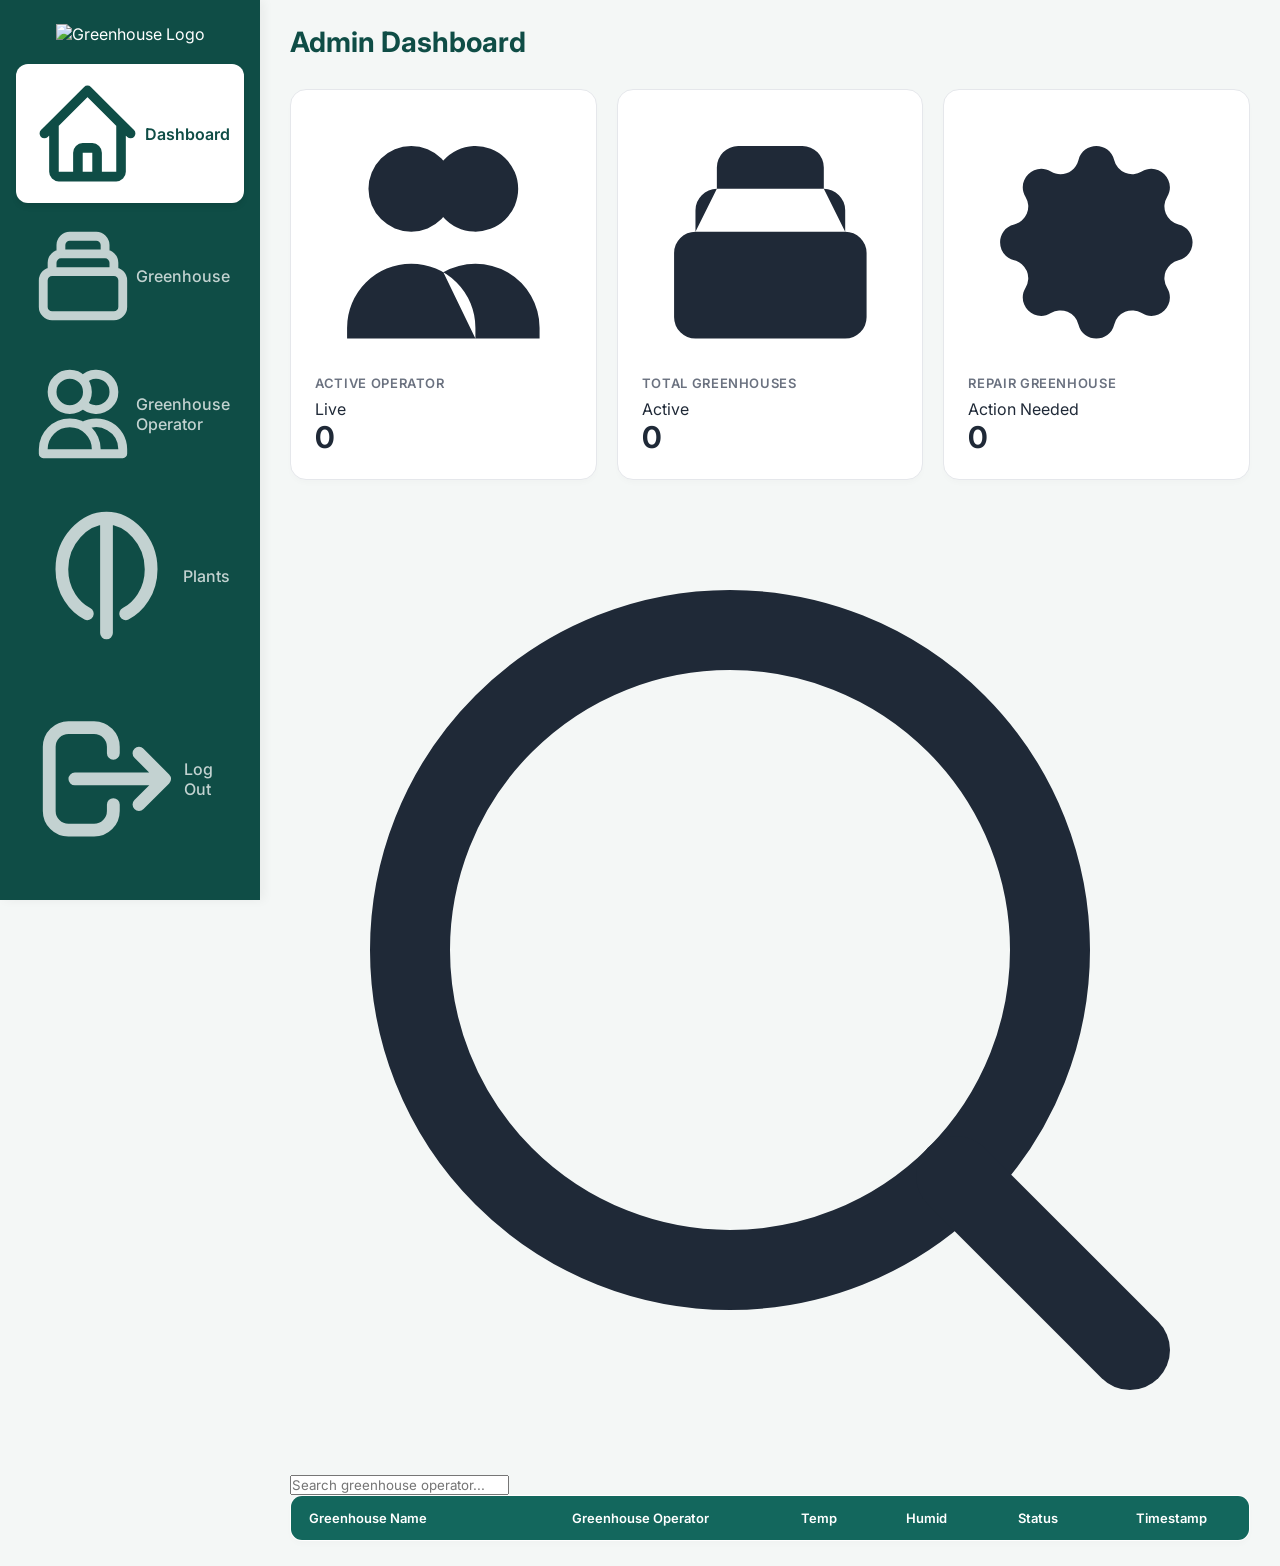
==== index.html @ f71f24d6 "Rename dashboard.html to index.html" ====
<!DOCTYPE html>
<html lang="en">
<head>
  <meta charset="UTF-8">
  <meta name="viewport" content="width=device-width, initial-scale=1.0">
  <title>Greenhouse Admin Dashboard</title>
  
  <!-- Fonts & Libraries -->
  <link href="https://fonts.googleapis.com/css2?family=Inter:wght@400;500;600;700&display=swap" rel="stylesheet">
  <script src="https://cdn.jsdelivr.net/npm/chart.js"></script>
  <script src="https://cdn.jsdelivr.net/npm/qrcode/build/qrcode.min.js"></script>
  
  <!-- Tailwind CSS Play CDN -->
  <script src="https://cdn.tailwindcss.com"></script>
  
  <!-- Tailwind Custom Config -->
  <script>
    tailwind.config = {
      theme: {
        extend: {
          colors: {
            primary: '#0F4D46',
            'primary-light': '#16685f',
            'bg-main': '#f4f7f6',
            'card-bg': '#ffffff',
          }
        }
      }
    }
  </script>

  <!-- Hiwalay na CSS file -->
  <link rel="stylesheet" href="style.css">
</head>
<body class="bg-bg-main text-gray-800 min-h-screen">

<div id="dashboardSection" class="flex min-h-screen flex-col md:flex-row">
  <!-- Sidebar Navigation -->
  <aside class="sidebar w-full md:w-[260px] bg-primary text-white flex flex-col p-6 shadow-md shrink-0 sticky top-0 h-screen">
    <div class="sidebar-top flex justify-center items-center pb-3 mb-4 border-b border-white/10 overflow-hidden">
      <img src="img/logo2.png" alt="Greenhouse Logo" class="w-full max-w-[200px] h-auto object-contain scale-135 -translate-x-3 my-2">
    </div>
    
    <nav class="menu-items flex flex-col flex-1 h-full justify-between">
      <div class="flex flex-col gap-2">
        <div class="menu-item active flex items-center p-3 rounded-xl cursor-pointer font-semibold text-sm bg-white text-primary shadow-sm group transition-all" data-section="dashboard">
          <svg class="w-5 h-5 mr-3 shrink-0" fill="none" stroke="currentColor" viewBox="0 0 24 24"><path stroke-linecap="round" stroke-linejoin="round" stroke-width="2" d="M3 12l2-2m0 0l7-7 7 7M5 10v10a1 1 0 001 1h3m10-11l2 2m-2-2v10a1 1 0 01-1 1h-3m-6 0a1 1 0 001-1v-4a1 1 0 011-1h2a1 1 0 011 1v4a1 1 0 001 1m-6 0h6"/></svg>
          Dashboard
        </div>
        <div class="menu-item flex items-center p-3 rounded-xl cursor-pointer font-medium text-sm text-white/75 hover:bg-white/10 hover:text-white transition-all group" data-section="devices">
          <svg class="w-5 h-5 mr-3 shrink-0" fill="none" stroke="currentColor" viewBox="0 0 24 24"><path stroke-linecap="round" stroke-linejoin="round" stroke-width="2" d="M19 11H5m14 0a2 2 0 012 2v6a2 2 0 01-2 2H5a2 2 0 01-2-2v-6a2 2 0 012-2m14 0V9a2 2 0 00-2-2M5 11V9a2 2 0 012-2m0 0V5a2 2 0 012-2h6a2 2 0 012 2v2M7 7h10"/></svg>
          Greenhouse
        </div>
        <div class="menu-item flex items-center p-3 rounded-xl cursor-pointer font-medium text-sm text-white/75 hover:bg-white/10 hover:text-white transition-all group" data-section="users">
          <svg class="w-5 h-5 mr-3 shrink-0" fill="none" stroke="currentColor" viewBox="0 0 24 24"><path stroke-linecap="round" stroke-linejoin="round" stroke-width="2" d="M12 4.354a4 4 0 110 5.292M15 21H3v-1a6 6 0 0112 0v1zm0 0h6v-1a6 6 0 00-9-5.197M13 7a4 4 0 11-8 0 4 4 0 018 0z"/></svg>
          Greenhouse Operator
        </div>
        <div class="menu-item flex items-center p-3 rounded-xl cursor-pointer font-medium text-sm text-white/75 hover:bg-white/10 hover:text-white transition-all group" data-section="plants">
          <svg class="w-5 h-5 mr-3 shrink-0" fill="none" stroke="currentColor" viewBox="0 0 24 24">
            <path stroke-linecap="round" stroke-linejoin="round" stroke-width="2" d="M12 3v18m0-18C8.5 3 5 6.5 5 11c0 3.5 2 6 4 7m3-15c3.5 0 7 3.5 7 8 0 3.5-2 6-4 7m-3-1v3" />
          </svg>
          Plants
        </div>
      </div>

      <div class="menu-item flex items-center p-3 rounded-xl cursor-pointer font-medium text-sm text-red-200 hover:bg-red-500/20 hover:text-white transition-all group mt-auto" id="logoutBtn">
        <svg class="w-5 h-5 mr-3 shrink-0" fill="none" stroke="currentColor" viewBox="0 0 24 24"><path stroke-linecap="round" stroke-linejoin="round" stroke-width="2" d="M17 16l4-4m0 0l-4-4m4 4H7m6 4v1a3 3 0 01-3 3H6a3 3 0 01-3-3V7a3 3 0 013-3h4a3 3 0 013 3v1"/></svg>
        Log Out
      </div>
    </nav>
  </aside>

  <!-- Main View Area -->
  <main class="main-content flex-1 p-6 md:p-10 overflow-y-auto">
    <header class="topbar mb-7">
      <h1 id="topbarTitle" class="text-2xl font-bold text-primary uppercase tracking-tight">Admin Dashboard</h1>
    </header>

    <!-- Dashboard Section -->
    <section id="dashboard" class="section active">
      <div class="cards grid grid-cols-1 sm:grid-cols-3 gap-5 mb-7">
  
        <!-- Card 1: Active Greenhouse Operator -->
        <div class="card bg-white p-6 rounded-2xl shadow-sm border border-gray-200 flex flex-col justify-between relative overflow-hidden">
          <div class="absolute -right-4 -bottom-4 text-emerald-300 pointer-events-none">
            <svg class="w-32 h-32" fill="currentColor" viewBox="0 0 24 24">
              <path d="M12 4.354a4 4 0 110 5.292M15 21H3v-1a6 6 0 0112 0v1zm0 0h6v-1a6 6 0 00-9-5.197M13 7a4 4 0 11-8 0 4 4 0 018 0z" />
            </svg>
          </div>
          <div class="flex justify-between items-center mb-4 relative z-10">
            <h3 class="text-xs font-bold text-gray-500 uppercase tracking-wider">Active Operator</h3>
            <span class="px-3 py-1 text-xs font-semibold bg-emerald-50 text-emerald-700 rounded-full">Live</span>
          </div>
          <div class="relative z-10">
            <p id="activeUsers" class="text-3xl font-bold text-emerald-600">0</p>
          </div>
        </div>

        <!-- Card 2: Total GreenHouses -->
        <div class="card bg-white p-6 rounded-2xl shadow-sm border border-gray-200 flex flex-col justify-between relative overflow-hidden">
          <div class="absolute -right-4 -bottom-4 text-amber-300 pointer-events-none">
            <svg class="w-32 h-32" fill="currentColor" viewBox="0 0 24 24">
              <path d="M19 11H5m14 0a2 2 0 012 2v6a2 2 0 01-2 2H5a2 2 0 01-2-2v-6a2 2 0 012-2m14 0V9a2 2 0 00-2-2M5 11V9a2 2 0 012-2m0 0V5a2 2 0 012-2h6a2 2 0 012 2v2M7 7h10" />
            </svg>
          </div>
          <div class="flex justify-between items-center mb-4 relative z-10">
            <h3 class="text-xs font-bold text-gray-500 uppercase tracking-wider">Total Greenhouses</h3>
            <span class="px-3 py-1 text-xs font-semibold bg-amber-50 text-amber-700 rounded-full">Active</span>
          </div>
          <div class="relative z-10">
            <p id="totalDevices" class="text-3xl font-bold text-amber-600">0</p>
          </div>
        </div>

        <!-- Card 3: Repair Greenhouse -->
        <div class="card bg-white p-6 rounded-2xl shadow-sm border border-gray-200 flex flex-col justify-between relative overflow-hidden">
          <div class="absolute -right-4 -bottom-4 text-red-400 pointer-events-none">
            <svg class="w-32 h-32" fill="currentColor" viewBox="0 0 24 24">
              <path d="M10.325 4.317c.426-1.756 2.924-1.756 3.35 0a1.724 1.724 0 002.573 1.066c1.543-.94 3.31.826 2.37 2.37a1.724 1.724 0 001.065 2.572c1.756.426 1.756 2.924 0 3.35a1.724 1.724 0 00-1.066 2.573c.94 1.543-.826 3.31-2.37 2.37a1.724 1.724 0 00-2.572 1.065c-.426 1.756-2.924 1.756-3.35 0a1.724 1.724 0 00-2.573-1.066c-1.543.94-3.31-.826-2.37-2.37a1.724 1.724 0 00-1.065-2.572c-1.756-.426-1.756-2.924 0-3.35a1.724 1.724 0 001.066-2.573c-.94-1.543.826-3.31 2.37-2.37.996.608 2.296.07 2.572-1.065z" />
            </svg>
          </div>
          <div class="flex justify-between items-center mb-4 relative z-10">
            <h3 class="text-xs font-bold text-gray-500 uppercase tracking-wider">Repair Greenhouse</h3>
            <span class="px-3 py-1 text-xs font-semibold bg-red-50 text-red-700 rounded-full">Action Needed</span>
          </div>
          <div class="relative z-10">
            <p id="repairDevices" class="text-3xl font-bold text-red-600">0</p>
          </div>
        </div>

      </div>

      <!-- Search Bar -->
      <div class="search-card flex items-center bg-white p-3 rounded-xl shadow-sm border border-gray-200 mb-5 max-w-xs">
        <svg class="search-icon w-5 h-5 text-gray-400 mr-3 shrink-0" xmlns="http://www.w3.org/2000/svg" viewBox="0 0 24 24" fill="none" stroke="currentColor" stroke-width="2" stroke-linecap="round" stroke-linejoin="round">
          <circle cx="11" cy="11" r="8"></circle>
          <line x1="21" y1="21" x2="16.65" y2="16.65"></line>
        </svg>
        <input class="w-full border-none outline-none text-sm bg-transparent text-gray-700 placeholder-gray-400"
          type="text" 
          id="dashboardSearch" 
          placeholder="Search greenhouse operator..." 
          onkeyup="filterDashboardTable()"
        />
      </div>

      <div class="bg-white rounded-xl shadow-sm border border-gray-200 overflow-hidden">
        <table id="dashboardTable" class="w-full text-left border-collapse">
          <thead>
            <tr class="border-b border-gray-200 text-xs font-semibold uppercase tracking-wider">
              <th style="background-color: #13675d; color: white;" class="p-4">Greenhouse Name</th>
              <th style="background-color: #13675d; color: white;" class="p-4">Greenhouse Operator</th>
              <th style="background-color: #13675d; color: white;" class="p-4">Temp</th>
              <th style="background-color: #13675d; color: white;" class="p-4">Humid</th>
              <th style="background-color: #13675d; color: white;" class="p-4">Status</th>
              <th style="background-color: #13675d; color: white;" class="p-4">Timestamp</th>
            </tr>
          </thead>
          <tbody class="divide-y divide-gray-200 text-sm text-gray-700"></tbody>
        </table>
      </div>
    </section>

    <!-- Device Section -->
    <section id="devices" class="section">
      <div class="devices-container">
        <div class="card add-greenhouse bg-white p-6 rounded-2xl shadow-sm border border-gray-200 mb-5 relative overflow-hidden">
          <div class="absolute right-3 bottom-3 text-emerald-900/10 pointer-events-none z-0">
            <svg class="w-36 h-36" fill="none" stroke="currentColor" viewBox="0 0 24 24" xmlns="http://www.w3.org/2000/svg">
              <path stroke-linecap="round" stroke-linejoin="round" stroke-width="1.5" d="M3 12l2-2m0 0l7-7 7 7M5 10v10a1 1 0 001 1h3m10-11l2 2m-2-2v10a1 1 0 01-1 1h-3m-6 0a1 1 0 001-1v-4a1 1 0 011-1h2a1 1 0 011 1v4a1 1 0 001 1m-6 0h6"></path>
            </svg>
          </div>
          <div class="relative z-10">
            <div class="mb-3">
              <h3 class="font-bold text-lg m-0 text-gray-700">Greenhouse Device</h3>
            </div>
            <div class="form-grid max-w-xs">
              <input id="newDeviceId" class="border border-gray-300 p-2.5 rounded-lg w-full bg-white/80" placeholder="Device ID (e.g. device004)">
            </div>
            <button class="add-btn mt-3 bg-primary text-white px-4 py-2.5 rounded-lg font-medium shadow-sm hover:bg-primary-light transition-all" onclick="addGreenhouse()">Add Greenhouse Device</button>
          </div>
        </div>

        <div class="devices-box bg-white p-6 rounded-xl shadow-sm border border-gray-200">
          <div class="device-list grid grid-cols-1 md:grid-cols-2 gap-6"></div>
        </div>
      </div>
    </section>

    <!-- Users Section -->
    <section id="users" class="section">
      <div class="cards mb-7">
        <div class="card bg-white p-6 rounded-2xl shadow-sm border border-gray-200 flex flex-col justify-between relative overflow-hidden max-w-xs">
          <div class="absolute -right-4 -bottom-4 text-emerald-300 pointer-events-none">
            <svg class="w-32 h-32" fill="currentColor" viewBox="0 0 24 24">
              <path d="M12 4.354a4 4 0 110 5.292M15 21H3v-1a6 6 0 0112 0v1zm0 0h6v-1a6 6 0 00-9-5.197M13 7a4 4 0 11-8 0 4 4 0 018 0z" />
            </svg>
          </div>
          <div class="flex justify-between items-center mb-4 relative z-10">
            <h3 class="text-xs font-bold text-gray-500 uppercase tracking-wider">Total Greenhouse Operator</h3>
            <span class="px-3 py-1 text-xs font-semibold bg-emerald-50 text-emerald-700 rounded-full">Live</span>
          </div>
          <div class="relative z-10">
            <p id="totalUsers" class="text-3xl font-bold text-emerald-600">0</p>
          </div>
        </div>
      </div>

      <div class="search-card flex items-center bg-white p-3 rounded-xl shadow-sm border border-gray-200 mb-5 max-w-xs">
        <svg class="search-icon w-5 h-5 text-gray-400 mr-3 shrink-0" xmlns="http://www.w3.org/2000/svg" viewBox="0 0 24 24" fill="none" stroke="currentColor" stroke-width="2" stroke-linecap="round" stroke-linejoin="round">
          <circle cx="11" cy="11" r="8"></circle>
          <line x1="21" y1="21" x2="16.65" y2="16.65"></line>
        </svg>
        <input class="w-full border-none outline-none text-sm bg-transparent text-gray-700 placeholder-gray-400"
          type="text" 
          id="usersSearch" 
          placeholder="Search operator..." 
        />
      </div>

      <div class="bg-white rounded-xl shadow-sm border border-gray-200 overflow-hidden">
        <table id="usersTable" class="w-full text-left border-collapse">
          <thead>
            <tr class="border-b border-gray-200 text-xs font-semibold uppercase tracking-wider">
              <th style="background-color: #13675d; color: white;" class="p-4">Full Name</th>
              <th style="background-color: #13675d; color: white;" class="p-4">Email</th>
              <th style="background-color: #13675d; color: white;" class="p-4">Assigned Device</th>
              <th style="background-color: #13675d; color: white;" class="p-4 text-center">Actions</th>
            </tr>
          </thead>
          <tbody class="divide-y divide-gray-200 text-sm text-gray-700"></tbody>
        </table>
      </div>
    </section>

    <!-- Plants Section -->
    <section id="plants" class="section">
      <div class="card bg-white p-6 rounded-xl shadow-sm border border-gray-200 mb-6 w-full">
        <h3 class="font-bold text-lg mb-4">Add Plant</h3>
        <div class="form-grid grid grid-cols-1 sm:grid-cols-2 lg:grid-cols-3 gap-4">
          <input id="plantName" class="border border-gray-300 p-2.5 rounded-lg text-sm" placeholder="Plant Name">
          <select id="plantCategory" class="border border-gray-300 p-2.5 rounded-lg text-sm">
            <option value="hydro">Hydroponic</option>
            <option value="soil">Soil</option>
          </select>
          <input id="plantTemp" class="border border-gray-300 p-2.5 rounded-lg text-sm" placeholder="Temp (°C)">
          <input id="plantHumidity" class="border border-gray-300 p-2.5 rounded-lg text-sm" placeholder="Humidity (%)">
          <input id="plantMoisture" class="border border-gray-300 p-2.5 rounded-lg text-sm" placeholder="Moisture (%)">
        </div>
        <button class="add-btn mt-5 bg-primary text-white px-5 py-2.5 rounded-lg font-medium text-sm transition-all hover:opacity-90" onclick="addPlant()">Add Plant</button>
      </div>

      <div class="flex items-center gap-3 mb-5 flex-wrap sm:flex-nowrap">
        <input type="text" id="searchPlant" placeholder="Search plant..." class="border border-gray-300 p-2.5 rounded-lg text-sm w-full sm:w-72">
        <select id="filterCategory" class="border border-gray-300 p-2.5 rounded-lg text-sm w-full sm:w-48">
          <option value="all">All Categories</option>
          <option value="hydro">Hydroponic</option>
          <option value="soil">Soil</option>
        </select>
      </div>

      <div class="bg-white rounded-xl shadow-sm border border-gray-200 overflow-hidden w-full">
        <table class="w-full text-left border-collapse">
          <thead>
            <tr class="bg-gray-50 border-b border-gray-200 text-xs font-semibold text-gray-600 uppercase tracking-wider">
              <th class="p-4">Name</th>
              <th class="p-4">Category</th>
              <th class="p-4">Temp</th>
              <th class="p-4">Humidity</th>
              <th class="p-4">Moisture</th>
              <th class="p-4">Actions</th>
            </tr>
          </thead>
          <tbody id="plantsBody" class="divide-y divide-gray-200 text-sm text-gray-700"></tbody>
        </table>
      </div>
    </section>
  </main>
</div>

<!-- Modals -->
<div id="deviceModal" class="modal">
  <div class="modal-content">
    <span class="close-button">&times;</span>
    <h3 id="modalDeviceName" style="margin-bottom: 16px;">Device Name</h3>
    <table id="deviceDetailsTable">
      <thead>
        <tr>
          <th>Area</th>
          <th>Fan On</th>
          <th>Humidity</th>
          <th>Light On</th>
          <th>Soil Moisture</th>
          <th>Temp</th>
        </tr>
      </thead>
      <tbody></tbody>
    </table>
  </div>
</div>

<div id="qrModal" class="modal">
  <div class="modal-content" style="position: relative; text-align: center; display: flex; flex-direction: column; align-items: center; justify-content: center; padding: 24px;">
    <span class="close-button" onclick="closeQr()" style="position: absolute; top: 16px; right: 20px; font-size: 24px; cursor: pointer; line-height: 1;">&times;</span>
    <h3 style="margin-bottom: 16px; font-weight: bold; font-size: 18px;">Scan QR Code</h3>
    <canvas id="qrCanvas" style="display: block; margin: 0 auto;"></canvas>
    <p id="qrText" style="margin-top: 12px; color: var(--text-muted); font-size: 14px;"></p>
  </div>
</div>

<div id="editPlantModal" class="modal">
  <div class="modal-content">
    <span class="close-button" onclick="closeEditPlantModal()">&times;</span>
    <h3 style="margin-bottom: 16px;">Edit Plant</h3>
    <input type="hidden" id="editPlantId">
    <div class="form-grid">
      <input id="editPlantName" placeholder="Plant Name">
      <select id="editPlantCategory">
        <option value="hydro">Hydroponic</option>
        <option value="soil">Soil</option>
      </select>
      <input id="editPlantTemp" placeholder="Temp (°C)">
      <input id="editPlantHumidity" placeholder="Humidity (%)">
      <input id="editPlantMoisture" placeholder="Moisture (%)">
    </div>
    <button class="add-btn" style="margin-top: 16px;" onclick="updatePlant()">Save Changes</button>
  </div>
</div>

<!-- Firebase SDKs -->
<script src="https://www.gstatic.com/firebasejs/10.7.1/firebase-app-compat.js"></script>
<script src="https://www.gstatic.com/firebasejs/10.7.1/firebase-auth-compat.js"></script>
<script src="https://www.gstatic.com/firebasejs/10.7.1/firebase-firestore-compat.js"></script>
<script src="script.js"></script>
</body>
</html>
---- style.css ----
/* --- GENERAL --- */
:root {
  --primary: #0F4D46; 
  --secondary: #ffffff; 
  --accent-green: #10B981; 
  --accent-red: #EF4444;
  --accent-yellow: #F59E0B;
  --card-bg: #ffffff;
  --text-color: #1F2937;
  --hover-color: rgba(255, 255, 255, 0.1);

  /* Gradients */
  --page-gradient: linear-gradient(135deg, #072A1E, #0A4D2F, #1B5E20, #4CAF50);
  --login-gradient: linear-gradient(135deg, #cde6cd, #eaf3ea);
}

* {
  box-sizing: border-box;
  font-family: 'Inter', sans-serif;
  margin: 0;
  padding: 0;
}

body {
  background-color: #f4f7f6;
  color: var(--text-color);
  min-height: 100vh;
}

/* FORM GRID */
.form-grid {
  display: grid;
  grid-template-columns: repeat(auto-fit, minmax(160px, 1fr));
  gap: 12px;
  margin-bottom: 15px;
}

.form-grid input,
.form-grid select {
  padding: 10px 12px;
  border-radius: 8px;
  border: 1px solid #ccc;
  font-size: 14px;
  transition: 0.2s;
}

.form-grid input:focus,
.form-grid select:focus {
  border: 1px solid var(--accent-green);
  outline: none;
  box-shadow: 0 0 0 2px rgba(16,185,129,0.2);
}

/* WRAPPER & DEVICES */
.devices-container {
  display: flex;
  flex-direction: column;
  gap: 20px;
}

.add-greenhouse {
  max-width: 500px;
}

.device-list {
  display: flex;
  flex-direction: column;
  gap: 1rem;
  width: 100%;
}

/* --- DEVICE CARD & ACTIONS LAYOUT --- */
.device-card {
  background: #ffffff;
  border: 1px solid #e5e7eb;
  border-radius: 0.75rem;
  padding: 1.25rem;
  display: flex;
  flex-direction: row; 
  justify-content: space-between;
  align-items: center; 
  gap: 1rem;
  width: 40%; /* Idagdag o siguruhing nandito ito */
  box-shadow: 0 1px 2px 0 rgba(0, 0, 0, 0.05);
  transition: all 0.2s ease;
}

.device-card:hover {
  box-shadow: 0 4px 6px -1px rgba(0, 0, 0, 0.1);
}

.device-info-wrapper {
  display: flex;
  flex-direction: column;
  gap: 4px;
}

/* Container para sa mga button sa kanan (Nakatayo / Vertical) */
.device-actions {
  display: flex;
  flex-direction: column;
  gap: 6px;
  flex-shrink: 0;
  min-width: 85px;
}

.device-info {
  display: flex;
  flex-direction: column;
  gap: 6px;
}

.device-info span, .device-info small {
  font-size: 14px;
}

.devices-box {
  background: var(--card-bg);
  padding: 20px;
  border-radius: 12px;
  box-shadow: 0px 4px 15px rgba(0,0,0,0.08);
}

/* --- BUTTONS --- */
.action-btn {
  padding: 6px 12px;
  border-radius: 6px;
  border: none;
  cursor: pointer;
  font-weight: 600;
  font-size: 13px;
  color: white;
  text-align: center;
  transition: background-color 0.2s ease, transform 0.1s ease;
  width: 100%;
}

.action-btn:active {
  transform: scale(0.97);
}

.delete-btn {
  background: var(--accent-red);
  color: white;
  padding: 6px 12px;
  border-radius: 6px;
  border: none;
  cursor: pointer;
  font-weight: 600;
  transition: 0.2s;
  width: 100%;
}

.delete-btn:hover { background: #dc2626; }

.reset-btn { 
  background-color: var(--accent-red); 
}
.reset-btn:hover { 
  background-color: #dc2626; 
}

.add-btn {
  background: var(--primary);
  color: white;
  padding: 10px 18px;
  border-radius: 8px;
  border: none;
  cursor: pointer;
  font-weight: 600;
  transition: 0.2s;
}

.add-btn:hover { background: var(--accent-green); }

.view-btn {
  background: var(--primary);
  color: white;
  padding: 6px 12px;
  border-radius: 6px;
  border: none;
  cursor: pointer;
  transition: background 0.2s;
  width: 100%;
}

.view-btn:hover { background: var(--accent-green); }

.qr-btn {
  background: var(--primary);
  color: white;
  padding: 6px 12px;
  border-radius: 6px;
  border: none;
  cursor: pointer;
  transition: background 0.2s;
  width: 100%;
}

.qr-btn:hover { background: var(--accent-green); }

/* --- LOGIN SECTION --- */
#loginSection {
  display: flex;
  justify-content: center;
  align-items: center;
  height: 100vh;
  background: var(--page-gradient);
}

.login-container {
  display: flex;
  width: 720px;
  max-width: 95%;
  min-height: 400px;
  border-radius: 16px;
  overflow: hidden;
  box-shadow: 0 10px 25px rgba(0,0,0,0.2);
}

.login-logo {
  flex: 1;
  background: var(--secondary);
  display: flex;
  justify-content: center;
  align-items: center;
}

.login-logo img {
  width: 60%;
  border-radius: 12px;
}

.login-box {
  flex: 1;
  padding: 40px;
  display: flex;
  flex-direction: column;
  justify-content: center;
  background: var(--login-gradient);
  background-size: 400% 400%;
  color: white;
  animation: gradientAnim 12s ease infinite;
}

@keyframes gradientAnim {
  0% { background-position: 0% 50%; }
  50% { background-position: 100% 50%; }
  100% { background-position: 0% 50%; }
}

.login-box h2 {
  margin-bottom: 25px;
  font-size: 24px;
  letter-spacing: 1px;
  text-align: center;
}

.login-box input {
  width: 100%;
  padding: 12px 15px;
  margin-bottom: 15px;
  border-radius: 10px;
  border: 1px solid #ccc;
  outline: none;
}

.login-box input:focus { border: 2px solid #ffffff; }

.login-box button {
  width: 100%;
  padding: 12px;
  background: white;
  color: #0F4D46;
  border: none;
  border-radius: 10px;
  cursor: pointer;
  font-weight: 600;
  transition: background 0.3s;
}

.login-box button:hover { background: #f0f0f0; }

.login-box .error { 
  color: #ffdddd; 
  margin-top: 10px; 
  font-weight: 600;
  text-align: center;
}

/* --- DASHBOARD & SIDEBAR --- */
#dashboardSection { 
  display: flex; 
  flex-direction: row; 
  min-height: 100vh; 
  background-color: #f4f7f6; 
  color: var(--text-color); 
}

.sidebar {
  width: 260px;
  background-color: var(--primary);
  color: #ffffff;
  display: flex;
  flex-direction: column;
  padding: 24px 16px;
  box-shadow: 4px 0 10px rgba(0, 0, 0, 0.05);
  flex-shrink: 0;
  height: 100vh;
  position: sticky;
  top: 0;
}

.sidebar-top { 
  display: flex; 
  flex-direction: column; 
  align-items: center; 
  margin-bottom: 20px; 
}

.menu-items {
  display: flex;
  flex-direction: column;
  flex: 1;
  justify-content: space-between;
}

.menu-item { 
  display: flex; 
  align-items: center; 
  padding: 12px 14px; 
  margin-bottom: 8px; 
  cursor: pointer; 
  border-radius: 12px; 
  transition: background 0.3s, color 0.3s; 
  font-weight: 500;
  color: rgba(255, 255, 255, 0.75);
}

.menu-item:hover { 
  background-color: rgba(255, 255, 255, 0.1); 
  color: #ffffff; 
}

.menu-item.active {
  background-color: #ffffff !important;
  color: var(--primary) !important;
  font-weight: 600;
  box-shadow: 0 4px 6px -1px rgba(0, 0, 0, 0.1);
}

#logoutBtn {
  margin-top: auto;
}

.main-content { 
  flex: 1; 
  padding: 25px 30px; 
  display: flex; 
  flex-direction: column; 
}

.topbar { 
  display: flex; 
  justify-content: space-between; 
  align-items: center; 
  margin-bottom: 30px; 
}

.topbar h1 { 
  font-size: 28px; 
  color: var(--primary); 
}

/* CARDS & TABLES */
.cards { 
  display: grid; 
  grid-template-columns: repeat(auto-fit, minmax(200px, 1fr)); 
  gap: 20px; 
  margin-bottom: 30px; 
}

.card { 
  background-color: var(--card-bg); 
  padding: 24px; 
  border-radius: 16px; 
  box-shadow: 0 4px 6px -1px rgba(0, 0, 0, 0.02);
  border: 1px solid #e5e7eb;
}

.card h3 { 
  font-size: 13px; 
  font-weight: 600;
  margin-bottom: 8px; 
  color: #6b7280; 
  text-transform: uppercase;
  letter-spacing: 0.05em;
}

.card p { 
  font-size: 30px; 
  font-weight: 700; 
  text-align: left; 
}

.status-green { color: #059669; }
.status-red { color: #DC2626; }
.status-yellow { color: #D97706; }

table { 
  width: 100%; 
  border-collapse: collapse; 
  background-color: var(--card-bg); 
  border-radius: 12px; 
  overflow: hidden; 
  box-shadow: 0 4px 6px -1px rgba(0, 0, 0, 0.02);
  border: 1px solid #e5e7eb;
}

th, td { 
  padding: 14px 18px; 
  text-align: left; 
}

th { 
  background-color: #f9fafb; 
  color: var(--primary); 
  font-weight: 600;
  font-size: 13px;
  border-bottom: 1px solid #e5e7eb;
}

td {
  font-size: 14px;
  font-weight: 600;
  border-bottom: 1px solid #f3f4f6;
}

tr:nth-child(even) { background-color: #fafbfc; }

.section { display: none; }
.section.active { display: block; }

/* MODALS */
.modal { 
  display: none; 
  position: fixed; 
  top: 0; 
  left: 0; 
  width: 100%; 
  height: 100%; 
  background: rgba(0,0,0,0.5); 
  justify-content: center; 
  align-items: center; 
  overflow-y: auto; 
  z-index: 99999;
}

.modal-content { 
  background: white; 
  padding: 20px 30px; 
  border-radius: 12px; 
  max-width: 800px; 
  width: 95%; 
}

.close-button { 
  float: right; 
  font-size: 24px; 
  cursor: pointer; 
}

#deviceDetailsTable { 
  width: 100%; 
  border-collapse: collapse; 
  margin-top: 15px; 
}

#deviceDetailsTable th, #deviceDetailsTable td { 
  padding: 10px 12px; 
  border: 1px solid #ddd; 
  text-align: center; 
}

#deviceDetailsTable th { 
  background: #f9fafb; 
  color: var(--primary); 
}

/* RESPONSIVE MEDIA QUERIES */
@media (max-width: 1024px) {
  .device-list { grid-template-columns: repeat(2, 1fr); }
}

@media (max-width: 768px) {
  .devices-container { gap: 15px; }
  .add-greenhouse { max-width: 100%; }
  .device-card { padding: 14px; }
  #dashboardSection { flex-direction: column; }
  .sidebar { width: 100%; height: auto; position: relative; }
}

@media (max-width: 600px) {
  .device-list { grid-template-columns: 1fr; }
}

/* --- IPAGITNA ANG MGA VALUES SA TABLE (MALIBAN SA NAME) --- */
table th:not(:first-child),
table td:not(:first-child) {
  text-align: center !important;
}

/* Siguraduhing nakagitna rin pahalang at patayo ang mga button sa Actions */
table td:last-child > div {
  display: inline-flex !important;
  align-items: center !important;
  justify-content: center !important;
  gap: 8px !important;
}

table td {
  vertical-align: middle !important;
}
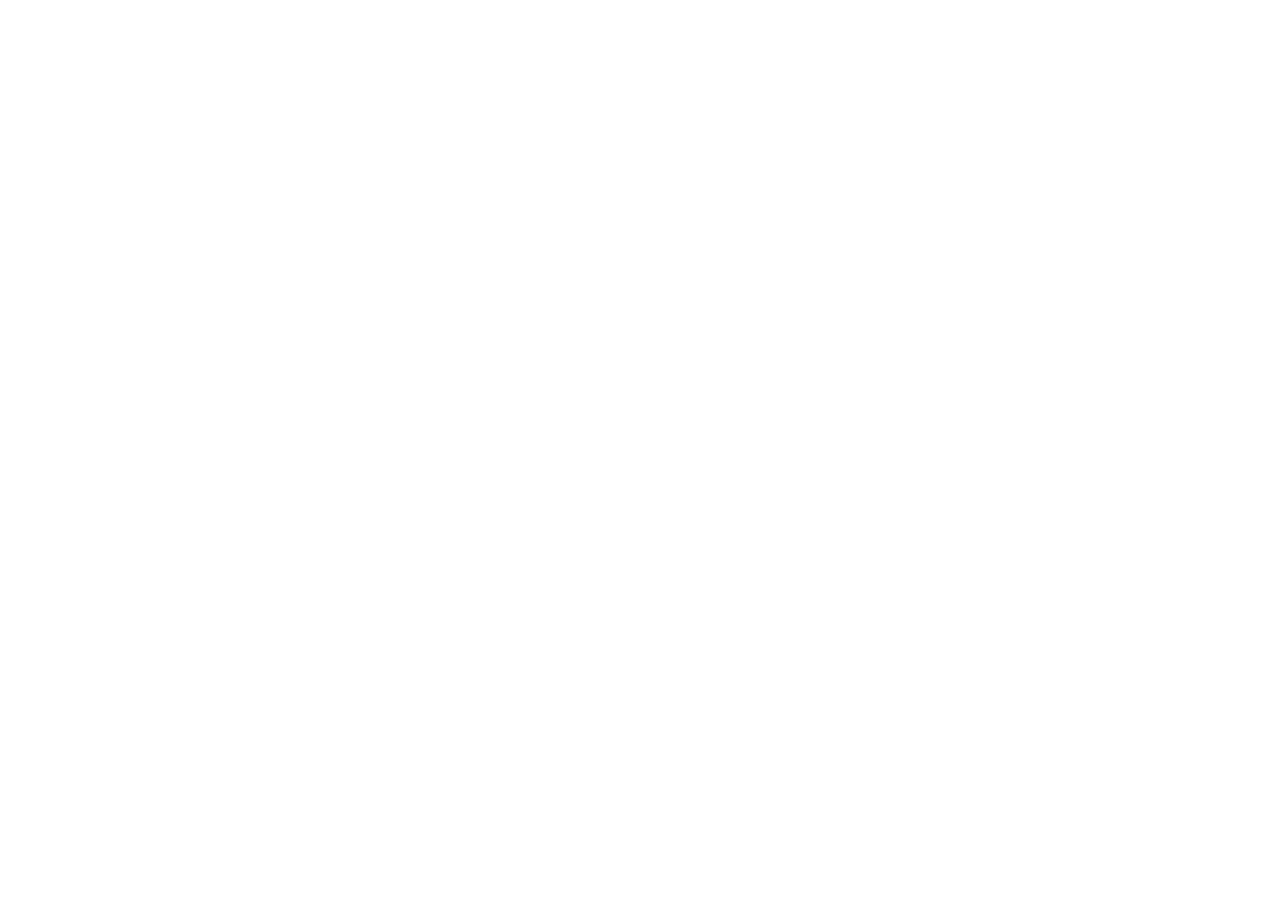
==== commit a23e82bb: "Refactor index.html structure and content" ====
--- a/index.html
+++ b/index.html
@@ -32,7 +32,7 @@
   <!-- Hiwalay na CSS file -->
   <link rel="stylesheet" href="style.css">
 </head>
-<body class="bg-bg-main text-gray-800 min-h-screen">
+<body class="bg-bg-main text-gray-800 min-h-screen" style="display: none;" id="appBody">
 
 <div id="dashboardSection" class="flex min-h-screen flex-col md:flex-row">
   <!-- Sidebar Navigation -->
@@ -64,273 +64,4 @@
       </div>
 
       <div class="menu-item flex items-center p-3 rounded-xl cursor-pointer font-medium text-sm text-red-200 hover:bg-red-500/20 hover:text-white transition-all group mt-auto" id="logoutBtn">
-        <svg class="w-5 h-5 mr-3 shrink-0" fill="none" stroke="currentColor" viewBox="0 0 24 24"><path stroke-linecap="round" stroke-linejoin="round" stroke-width="2" d="M17 16l4-4m0 0l-4-4m4 4H7m6 4v1a3 3 0 01-3 3H6a3 3 0 01-3-3V7a3 3 0 013-3h4a3 3 0 013 3v1"/></svg>
-        Log Out
-      </div>
-    </nav>
-  </aside>
-
-  <!-- Main View Area -->
-  <main class="main-content flex-1 p-6 md:p-10 overflow-y-auto">
-    <header class="topbar mb-7">
-      <h1 id="topbarTitle" class="text-2xl font-bold text-primary uppercase tracking-tight">Admin Dashboard</h1>
-    </header>
-
-    <!-- Dashboard Section -->
-    <section id="dashboard" class="section active">
-      <div class="cards grid grid-cols-1 sm:grid-cols-3 gap-5 mb-7">
-  
-        <!-- Card 1: Active Greenhouse Operator -->
-        <div class="card bg-white p-6 rounded-2xl shadow-sm border border-gray-200 flex flex-col justify-between relative overflow-hidden">
-          <div class="absolute -right-4 -bottom-4 text-emerald-300 pointer-events-none">
-            <svg class="w-32 h-32" fill="currentColor" viewBox="0 0 24 24">
-              <path d="M12 4.354a4 4 0 110 5.292M15 21H3v-1a6 6 0 0112 0v1zm0 0h6v-1a6 6 0 00-9-5.197M13 7a4 4 0 11-8 0 4 4 0 018 0z" />
-            </svg>
-          </div>
-          <div class="flex justify-between items-center mb-4 relative z-10">
-            <h3 class="text-xs font-bold text-gray-500 uppercase tracking-wider">Active Operator</h3>
-            <span class="px-3 py-1 text-xs font-semibold bg-emerald-50 text-emerald-700 rounded-full">Live</span>
-          </div>
-          <div class="relative z-10">
-            <p id="activeUsers" class="text-3xl font-bold text-emerald-600">0</p>
-          </div>
-        </div>
-
-        <!-- Card 2: Total GreenHouses -->
-        <div class="card bg-white p-6 rounded-2xl shadow-sm border border-gray-200 flex flex-col justify-between relative overflow-hidden">
-          <div class="absolute -right-4 -bottom-4 text-amber-300 pointer-events-none">
-            <svg class="w-32 h-32" fill="currentColor" viewBox="0 0 24 24">
-              <path d="M19 11H5m14 0a2 2 0 012 2v6a2 2 0 01-2 2H5a2 2 0 01-2-2v-6a2 2 0 012-2m14 0V9a2 2 0 00-2-2M5 11V9a2 2 0 012-2m0 0V5a2 2 0 012-2h6a2 2 0 012 2v2M7 7h10" />
-            </svg>
-          </div>
-          <div class="flex justify-between items-center mb-4 relative z-10">
-            <h3 class="text-xs font-bold text-gray-500 uppercase tracking-wider">Total Greenhouses</h3>
-            <span class="px-3 py-1 text-xs font-semibold bg-amber-50 text-amber-700 rounded-full">Active</span>
-          </div>
-          <div class="relative z-10">
-            <p id="totalDevices" class="text-3xl font-bold text-amber-600">0</p>
-          </div>
-        </div>
-
-        <!-- Card 3: Repair Greenhouse -->
-        <div class="card bg-white p-6 rounded-2xl shadow-sm border border-gray-200 flex flex-col justify-between relative overflow-hidden">
-          <div class="absolute -right-4 -bottom-4 text-red-400 pointer-events-none">
-            <svg class="w-32 h-32" fill="currentColor" viewBox="0 0 24 24">
-              <path d="M10.325 4.317c.426-1.756 2.924-1.756 3.35 0a1.724 1.724 0 002.573 1.066c1.543-.94 3.31.826 2.37 2.37a1.724 1.724 0 001.065 2.572c1.756.426 1.756 2.924 0 3.35a1.724 1.724 0 00-1.066 2.573c.94 1.543-.826 3.31-2.37 2.37a1.724 1.724 0 00-2.572 1.065c-.426 1.756-2.924 1.756-3.35 0a1.724 1.724 0 00-2.573-1.066c-1.543.94-3.31-.826-2.37-2.37a1.724 1.724 0 00-1.065-2.572c-1.756-.426-1.756-2.924 0-3.35a1.724 1.724 0 001.066-2.573c-.94-1.543.826-3.31 2.37-2.37.996.608 2.296.07 2.572-1.065z" />
-            </svg>
-          </div>
-          <div class="flex justify-between items-center mb-4 relative z-10">
-            <h3 class="text-xs font-bold text-gray-500 uppercase tracking-wider">Repair Greenhouse</h3>
-            <span class="px-3 py-1 text-xs font-semibold bg-red-50 text-red-700 rounded-full">Action Needed</span>
-          </div>
-          <div class="relative z-10">
-            <p id="repairDevices" class="text-3xl font-bold text-red-600">0</p>
-          </div>
-        </div>
-
-      </div>
-
-      <!-- Search Bar -->
-      <div class="search-card flex items-center bg-white p-3 rounded-xl shadow-sm border border-gray-200 mb-5 max-w-xs">
-        <svg class="search-icon w-5 h-5 text-gray-400 mr-3 shrink-0" xmlns="http://www.w3.org/2000/svg" viewBox="0 0 24 24" fill="none" stroke="currentColor" stroke-width="2" stroke-linecap="round" stroke-linejoin="round">
-          <circle cx="11" cy="11" r="8"></circle>
-          <line x1="21" y1="21" x2="16.65" y2="16.65"></line>
-        </svg>
-        <input class="w-full border-none outline-none text-sm bg-transparent text-gray-700 placeholder-gray-400"
-          type="text" 
-          id="dashboardSearch" 
-          placeholder="Search greenhouse operator..." 
-          onkeyup="filterDashboardTable()"
-        />
-      </div>
-
-      <div class="bg-white rounded-xl shadow-sm border border-gray-200 overflow-hidden">
-        <table id="dashboardTable" class="w-full text-left border-collapse">
-          <thead>
-            <tr class="border-b border-gray-200 text-xs font-semibold uppercase tracking-wider">
-              <th style="background-color: #13675d; color: white;" class="p-4">Greenhouse Name</th>
-              <th style="background-color: #13675d; color: white;" class="p-4">Greenhouse Operator</th>
-              <th style="background-color: #13675d; color: white;" class="p-4">Temp</th>
-              <th style="background-color: #13675d; color: white;" class="p-4">Humid</th>
-              <th style="background-color: #13675d; color: white;" class="p-4">Status</th>
-              <th style="background-color: #13675d; color: white;" class="p-4">Timestamp</th>
-            </tr>
-          </thead>
-          <tbody class="divide-y divide-gray-200 text-sm text-gray-700"></tbody>
-        </table>
-      </div>
-    </section>
-
-    <!-- Device Section -->
-    <section id="devices" class="section">
-      <div class="devices-container">
-        <div class="card add-greenhouse bg-white p-6 rounded-2xl shadow-sm border border-gray-200 mb-5 relative overflow-hidden">
-          <div class="absolute right-3 bottom-3 text-emerald-900/10 pointer-events-none z-0">
-            <svg class="w-36 h-36" fill="none" stroke="currentColor" viewBox="0 0 24 24" xmlns="http://www.w3.org/2000/svg">
-              <path stroke-linecap="round" stroke-linejoin="round" stroke-width="1.5" d="M3 12l2-2m0 0l7-7 7 7M5 10v10a1 1 0 001 1h3m10-11l2 2m-2-2v10a1 1 0 01-1 1h-3m-6 0a1 1 0 001-1v-4a1 1 0 011-1h2a1 1 0 011 1v4a1 1 0 001 1m-6 0h6"></path>
-            </svg>
-          </div>
-          <div class="relative z-10">
-            <div class="mb-3">
-              <h3 class="font-bold text-lg m-0 text-gray-700">Greenhouse Device</h3>
-            </div>
-            <div class="form-grid max-w-xs">
-              <input id="newDeviceId" class="border border-gray-300 p-2.5 rounded-lg w-full bg-white/80" placeholder="Device ID (e.g. device004)">
-            </div>
-            <button class="add-btn mt-3 bg-primary text-white px-4 py-2.5 rounded-lg font-medium shadow-sm hover:bg-primary-light transition-all" onclick="addGreenhouse()">Add Greenhouse Device</button>
-          </div>
-        </div>
-
-        <div class="devices-box bg-white p-6 rounded-xl shadow-sm border border-gray-200">
-          <div class="device-list grid grid-cols-1 md:grid-cols-2 gap-6"></div>
-        </div>
-      </div>
-    </section>
-
-    <!-- Users Section -->
-    <section id="users" class="section">
-      <div class="cards mb-7">
-        <div class="card bg-white p-6 rounded-2xl shadow-sm border border-gray-200 flex flex-col justify-between relative overflow-hidden max-w-xs">
-          <div class="absolute -right-4 -bottom-4 text-emerald-300 pointer-events-none">
-            <svg class="w-32 h-32" fill="currentColor" viewBox="0 0 24 24">
-              <path d="M12 4.354a4 4 0 110 5.292M15 21H3v-1a6 6 0 0112 0v1zm0 0h6v-1a6 6 0 00-9-5.197M13 7a4 4 0 11-8 0 4 4 0 018 0z" />
-            </svg>
-          </div>
-          <div class="flex justify-between items-center mb-4 relative z-10">
-            <h3 class="text-xs font-bold text-gray-500 uppercase tracking-wider">Total Greenhouse Operator</h3>
-            <span class="px-3 py-1 text-xs font-semibold bg-emerald-50 text-emerald-700 rounded-full">Live</span>
-          </div>
-          <div class="relative z-10">
-            <p id="totalUsers" class="text-3xl font-bold text-emerald-600">0</p>
-          </div>
-        </div>
-      </div>
-
-      <div class="search-card flex items-center bg-white p-3 rounded-xl shadow-sm border border-gray-200 mb-5 max-w-xs">
-        <svg class="search-icon w-5 h-5 text-gray-400 mr-3 shrink-0" xmlns="http://www.w3.org/2000/svg" viewBox="0 0 24 24" fill="none" stroke="currentColor" stroke-width="2" stroke-linecap="round" stroke-linejoin="round">
-          <circle cx="11" cy="11" r="8"></circle>
-          <line x1="21" y1="21" x2="16.65" y2="16.65"></line>
-        </svg>
-        <input class="w-full border-none outline-none text-sm bg-transparent text-gray-700 placeholder-gray-400"
-          type="text" 
-          id="usersSearch" 
-          placeholder="Search operator..." 
-        />
-      </div>
-
-      <div class="bg-white rounded-xl shadow-sm border border-gray-200 overflow-hidden">
-        <table id="usersTable" class="w-full text-left border-collapse">
-          <thead>
-            <tr class="border-b border-gray-200 text-xs font-semibold uppercase tracking-wider">
-              <th style="background-color: #13675d; color: white;" class="p-4">Full Name</th>
-              <th style="background-color: #13675d; color: white;" class="p-4">Email</th>
-              <th style="background-color: #13675d; color: white;" class="p-4">Assigned Device</th>
-              <th style="background-color: #13675d; color: white;" class="p-4 text-center">Actions</th>
-            </tr>
-          </thead>
-          <tbody class="divide-y divide-gray-200 text-sm text-gray-700"></tbody>
-        </table>
-      </div>
-    </section>
-
-    <!-- Plants Section -->
-    <section id="plants" class="section">
-      <div class="card bg-white p-6 rounded-xl shadow-sm border border-gray-200 mb-6 w-full">
-        <h3 class="font-bold text-lg mb-4">Add Plant</h3>
-        <div class="form-grid grid grid-cols-1 sm:grid-cols-2 lg:grid-cols-3 gap-4">
-          <input id="plantName" class="border border-gray-300 p-2.5 rounded-lg text-sm" placeholder="Plant Name">
-          <select id="plantCategory" class="border border-gray-300 p-2.5 rounded-lg text-sm">
-            <option value="hydro">Hydroponic</option>
-            <option value="soil">Soil</option>
-          </select>
-          <input id="plantTemp" class="border border-gray-300 p-2.5 rounded-lg text-sm" placeholder="Temp (°C)">
-          <input id="plantHumidity" class="border border-gray-300 p-2.5 rounded-lg text-sm" placeholder="Humidity (%)">
-          <input id="plantMoisture" class="border border-gray-300 p-2.5 rounded-lg text-sm" placeholder="Moisture (%)">
-        </div>
-        <button class="add-btn mt-5 bg-primary text-white px-5 py-2.5 rounded-lg font-medium text-sm transition-all hover:opacity-90" onclick="addPlant()">Add Plant</button>
-      </div>
-
-      <div class="flex items-center gap-3 mb-5 flex-wrap sm:flex-nowrap">
-        <input type="text" id="searchPlant" placeholder="Search plant..." class="border border-gray-300 p-2.5 rounded-lg text-sm w-full sm:w-72">
-        <select id="filterCategory" class="border border-gray-300 p-2.5 rounded-lg text-sm w-full sm:w-48">
-          <option value="all">All Categories</option>
-          <option value="hydro">Hydroponic</option>
-          <option value="soil">Soil</option>
-        </select>
-      </div>
-
-      <div class="bg-white rounded-xl shadow-sm border border-gray-200 overflow-hidden w-full">
-        <table class="w-full text-left border-collapse">
-          <thead>
-            <tr class="bg-gray-50 border-b border-gray-200 text-xs font-semibold text-gray-600 uppercase tracking-wider">
-              <th class="p-4">Name</th>
-              <th class="p-4">Category</th>
-              <th class="p-4">Temp</th>
-              <th class="p-4">Humidity</th>
-              <th class="p-4">Moisture</th>
-              <th class="p-4">Actions</th>
-            </tr>
-          </thead>
-          <tbody id="plantsBody" class="divide-y divide-gray-200 text-sm text-gray-700"></tbody>
-        </table>
-      </div>
-    </section>
-  </main>
-</div>
-
-<!-- Modals -->
-<div id="deviceModal" class="modal">
-  <div class="modal-content">
-    <span class="close-button">&times;</span>
-    <h3 id="modalDeviceName" style="margin-bottom: 16px;">Device Name</h3>
-    <table id="deviceDetailsTable">
-      <thead>
-        <tr>
-          <th>Area</th>
-          <th>Fan On</th>
-          <th>Humidity</th>
-          <th>Light On</th>
-          <th>Soil Moisture</th>
-          <th>Temp</th>
-        </tr>
-      </thead>
-      <tbody></tbody>
-    </table>
-  </div>
-</div>
-
-<div id="qrModal" class="modal">
-  <div class="modal-content" style="position: relative; text-align: center; display: flex; flex-direction: column; align-items: center; justify-content: center; padding: 24px;">
-    <span class="close-button" onclick="closeQr()" style="position: absolute; top: 16px; right: 20px; font-size: 24px; cursor: pointer; line-height: 1;">&times;</span>
-    <h3 style="margin-bottom: 16px; font-weight: bold; font-size: 18px;">Scan QR Code</h3>
-    <canvas id="qrCanvas" style="display: block; margin: 0 auto;"></canvas>
-    <p id="qrText" style="margin-top: 12px; color: var(--text-muted); font-size: 14px;"></p>
-  </div>
-</div>
-
-<div id="editPlantModal" class="modal">
-  <div class="modal-content">
-    <span class="close-button" onclick="closeEditPlantModal()">&times;</span>
-    <h3 style="margin-bottom: 16px;">Edit Plant</h3>
-    <input type="hidden" id="editPlantId">
-    <div class="form-grid">
-      <input id="editPlantName" placeholder="Plant Name">
-      <select id="editPlantCategory">
-        <option value="hydro">Hydroponic</option>
-        <option value="soil">Soil</option>
-      </select>
-      <input id="editPlantTemp" placeholder="Temp (°C)">
-      <input id="editPlantHumidity" placeholder="Humidity (%)">
-      <input id="editPlantMoisture" placeholder="Moisture (%)">
-    </div>
-    <button class="add-btn" style="margin-top: 16px;" onclick="updatePlant()">Save Changes</button>
-  </div>
-</div>
-
-<!-- Firebase SDKs -->
-<script src="https://www.gstatic.com/firebasejs/10.7.1/firebase-app-compat.js"></script>
-<script src="https://www.gstatic.com/firebasejs/10.7.1/firebase-auth-compat.js"></script>
-<script src="https://www.gstatic.com/firebasejs/10.7.1/firebase-firestore-compat.js"></script>
-<script src="script.js"></script>
-</body>
-</html>
+        <svg class="w-5 h-5 mr-3 shrink-0" fill="none" stroke="currentColor" viewBox="0 0 24 24"><path stroke-linecap="round" stroke-linejoin="round" stroke-width="2" d="M17 16l4-4m0 0l-4-4m4 4H7m6 4v1a3 3 0 01-3 3H6a3 3 0 01-3-3V7a3 3 0 013-3h
